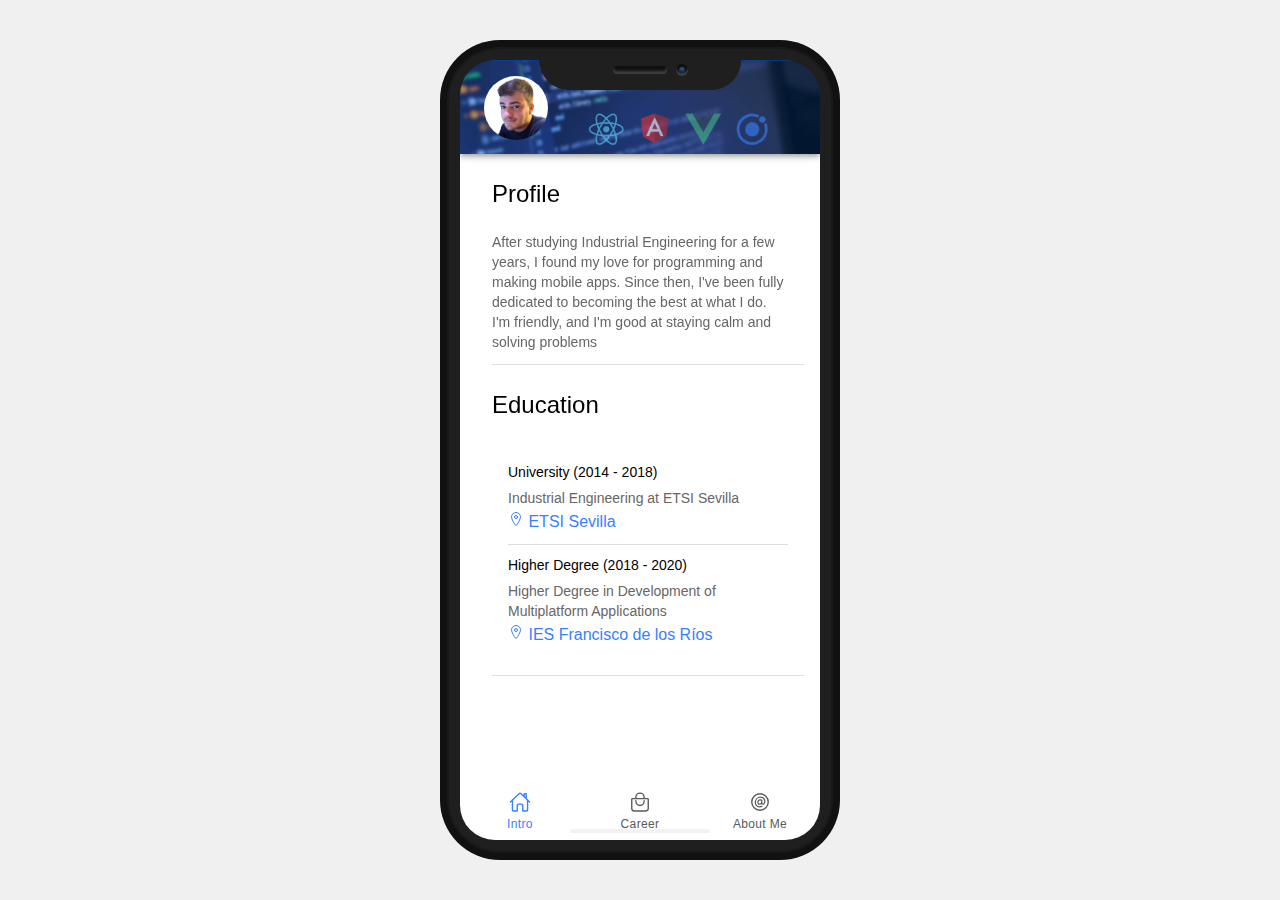
==== index.html @ 23b23993 "first commit" ====
<!DOCTYPE html>
<html lang="en">
  <head>
    <meta charset="utf-8" />
    <title>Jaime CV</title>

    <base href="/cv/" />

    <meta name="color-scheme" content="light dark" />
    <meta
      name="viewport"
      content="viewport-fit=cover, width=device-width, initial-scale=1.0, minimum-scale=1.0, maximum-scale=1.0, user-scalable=no"
    />
    <meta name="format-detection" content="telephone=no" />
    <meta name="msapplication-tap-highlight" content="no" />

    <link rel="shortcut icon" type="image/png" href="/favicon.png" />

    <!-- add to homescreen for ios -->
    <meta name="apple-mobile-web-app-capable" content="yes" />
    <meta name="apple-mobile-web-app-title" content="Ionic App" />
    <meta name="apple-mobile-web-app-status-bar-style" content="black" />
    <script type="module" crossorigin src="/assets/index-c5dc4b6f.js"></script>
    <link rel="stylesheet" href="/assets/index-15805a64.css">
    <script type="module">import.meta.url;import("_").catch(()=>1);async function* g(){};if(location.protocol!="file:"){window.__vite_is_modern_browser=true}</script>
    <script type="module">!function(){if(window.__vite_is_modern_browser)return;console.warn("vite: loading legacy chunks, syntax error above and the same error below should be ignored");var e=document.getElementById("vite-legacy-polyfill"),n=document.createElement("script");n.src=e.src,n.onload=function(){System.import(document.getElementById('vite-legacy-entry').getAttribute('data-src'))},document.body.appendChild(n)}();</script>
  </head>

  <body>
    <div id="app"></div>
    
    <script nomodule>!function(){var e=document,t=e.createElement("script");if(!("noModule"in t)&&"onbeforeload"in t){var n=!1;e.addEventListener("beforeload",(function(e){if(e.target===t)n=!0;else if(!e.target.hasAttribute("nomodule")||!n)return;e.preventDefault()}),!0),t.type="module",t.src=".",e.head.appendChild(t),t.remove()}}();</script>
    <script nomodule crossorigin id="vite-legacy-polyfill" src="/assets/polyfills-legacy-0a4535e3.js"></script>
    <script nomodule crossorigin id="vite-legacy-entry" data-src="/assets/index-legacy-7f89eae3.js">System.import(document.getElementById('vite-legacy-entry').getAttribute('data-src'))</script>
  </body>

</html>
---- assets/index-15805a64.css ----
.app-wrapper[data-v-69d6e804]{display:flex;justify-content:center;align-items:center;height:100vh;background-color:#f0f0f0}.iphone-frame[data-v-69d6e804]{position:absolute;margin:40px auto;width:360px;height:780px;background-color:#7371ee;background-image:linear-gradient(60deg,#7371ee 1%,#a1d9d6 100%);border-radius:40px;box-shadow:0 0 0 11px #1f1f1f,0 0 0 13px #191919,0 0 0 20px #111}.iphone-frame[data-v-69d6e804]:before,.iphone-frame[data-v-69d6e804]:after{content:"";position:absolute;left:50%;transform:translate(-50%)}.iphone-frame[data-v-69d6e804]:after{bottom:7px;width:140px;height:4px;background-color:#f2f2f2;border-radius:10px}.iphone-frame[data-v-69d6e804]:before{top:0;width:56%;height:30px;background-color:#1f1f1f;border-radius:0 0 40px 40px}.iphone-frame i[data-v-69d6e804],.iphone-frame b[data-v-69d6e804],.iphone-frame s[data-v-69d6e804],.iphone-frame span[data-v-69d6e804]{position:absolute;display:block;color:transparent}.iphone-frame i[data-v-69d6e804]{top:0;left:50%;transform:translate(-50%,6px);height:8px;width:15%;background-color:#101010;border-radius:8px;box-shadow:inset 0 -3px 3px rgba(255,255,255,.2)}.iphone-frame b[data-v-69d6e804]{left:10%;top:0;transform:translate(180px,4px);width:12px;height:12px;background-color:#101010;border-radius:12px;box-shadow:inset 0 -3px 2px rgba(255,255,255,.2)}.iphone-frame b[data-v-69d6e804]:after{content:"";position:absolute;background-color:#2d4d76;width:6px;height:6px;top:3px;left:3px;display:block;border-radius:4px;box-shadow:inset 0 -2px 2px rgba(0,0,0,.5)}.app-content[data-v-69d6e804]{width:100%;height:100%;border:none;border-radius:35px}*,:before,:after{box-sizing:border-box;border-width:0;border-style:solid;border-color:currentColor}:before,:after{--tw-content: ""}html{line-height:1.5;-webkit-text-size-adjust:100%;-moz-tab-size:4;tab-size:4;font-family:ui-sans-serif,system-ui,-apple-system,BlinkMacSystemFont,Segoe UI,Roboto,Helvetica Neue,Arial,Noto Sans,sans-serif,"Apple Color Emoji","Segoe UI Emoji",Segoe UI Symbol,"Noto Color Emoji";font-feature-settings:normal;font-variation-settings:normal}body{margin:0;line-height:inherit}hr{height:0;color:inherit;border-top-width:1px}abbr:where([title]){-webkit-text-decoration:underline dotted;text-decoration:underline dotted}h1,h2,h3,h4,h5,h6{font-size:inherit;font-weight:inherit}a{color:inherit;text-decoration:inherit}b,strong{font-weight:bolder}code,kbd,samp,pre{font-family:ui-monospace,SFMono-Regular,Menlo,Monaco,Consolas,Liberation Mono,Courier New,monospace;font-size:1em}small{font-size:80%}sub,sup{font-size:75%;line-height:0;position:relative;vertical-align:baseline}table{text-indent:0;border-color:inherit;border-collapse:collapse}button,input,optgroup,select,textarea{font-family:inherit;font-feature-settings:inherit;font-variation-settings:inherit;font-size:100%;font-weight:inherit;line-height:inherit;color:inherit;margin:0;padding:0}button,select{text-transform:none}button,[type=button],[type=reset],[type=submit]{-webkit-appearance:button;background-color:transparent;background-image:none}:-moz-focusring{outline:auto}:-moz-ui-invalid{box-shadow:none}progress{vertical-align:baseline}::-webkit-inner-spin-button,::-webkit-outer-spin-button{height:auto}[type=search]{-webkit-appearance:textfield;outline-offset:-2px}::-webkit-search-decoration{-webkit-appearance:none}::-webkit-file-upload-button{-webkit-appearance:button;font:inherit}summary{display:list-item}blockquote,dl,dd,h1,h2,h3,h4,h5,h6,hr,figure,p,pre{margin:0}fieldset{margin:0;padding:0}legend{padding:0}ol,ul,menu{list-style:none;margin:0;padding:0}dialog{padding:0}textarea{resize:vertical}input::placeholder,textarea::placeholder{opacity:1;color:#9ca3af}button,[role=button]{cursor:pointer}:disabled{cursor:default}img,svg,video,canvas,audio,iframe,embed,object{display:block;vertical-align:middle}img,video{max-width:100%;height:auto}[hidden]{display:none}*,:before,:after{--tw-border-spacing-x: 0;--tw-border-spacing-y: 0;--tw-translate-x: 0;--tw-translate-y: 0;--tw-rotate: 0;--tw-skew-x: 0;--tw-skew-y: 0;--tw-scale-x: 1;--tw-scale-y: 1;--tw-pan-x: ;--tw-pan-y: ;--tw-pinch-zoom: ;--tw-scroll-snap-strictness: proximity;--tw-gradient-from-position: ;--tw-gradient-via-position: ;--tw-gradient-to-position: ;--tw-ordinal: ;--tw-slashed-zero: ;--tw-numeric-figure: ;--tw-numeric-spacing: ;--tw-numeric-fraction: ;--tw-ring-inset: ;--tw-ring-offset-width: 0px;--tw-ring-offset-color: #fff;--tw-ring-color: rgb(59 130 246 / .5);--tw-ring-offset-shadow: 0 0 #0000;--tw-ring-shadow: 0 0 #0000;--tw-shadow: 0 0 #0000;--tw-shadow-colored: 0 0 #0000;--tw-blur: ;--tw-brightness: ;--tw-contrast: ;--tw-grayscale: ;--tw-hue-rotate: ;--tw-invert: ;--tw-saturate: ;--tw-sepia: ;--tw-drop-shadow: ;--tw-backdrop-blur: ;--tw-backdrop-brightness: ;--tw-backdrop-contrast: ;--tw-backdrop-grayscale: ;--tw-backdrop-hue-rotate: ;--tw-backdrop-invert: ;--tw-backdrop-opacity: ;--tw-backdrop-saturate: ;--tw-backdrop-sepia: }::backdrop{--tw-border-spacing-x: 0;--tw-border-spacing-y: 0;--tw-translate-x: 0;--tw-translate-y: 0;--tw-rotate: 0;--tw-skew-x: 0;--tw-skew-y: 0;--tw-scale-x: 1;--tw-scale-y: 1;--tw-pan-x: ;--tw-pan-y: ;--tw-pinch-zoom: ;--tw-scroll-snap-strictness: proximity;--tw-gradient-from-position: ;--tw-gradient-via-position: ;--tw-gradient-to-position: ;--tw-ordinal: ;--tw-slashed-zero: ;--tw-numeric-figure: ;--tw-numeric-spacing: ;--tw-numeric-fraction: ;--tw-ring-inset: ;--tw-ring-offset-width: 0px;--tw-ring-offset-color: #fff;--tw-ring-color: rgb(59 130 246 / .5);--tw-ring-offset-shadow: 0 0 #0000;--tw-ring-shadow: 0 0 #0000;--tw-shadow: 0 0 #0000;--tw-shadow-colored: 0 0 #0000;--tw-blur: ;--tw-brightness: ;--tw-contrast: ;--tw-grayscale: ;--tw-hue-rotate: ;--tw-invert: ;--tw-saturate: ;--tw-sepia: ;--tw-drop-shadow: ;--tw-backdrop-blur: ;--tw-backdrop-brightness: ;--tw-backdrop-contrast: ;--tw-backdrop-grayscale: ;--tw-backdrop-hue-rotate: ;--tw-backdrop-invert: ;--tw-backdrop-opacity: ;--tw-backdrop-saturate: ;--tw-backdrop-sepia: }.container{width:100%}@media (min-width: 576px){.container{max-width:576px}}@media (min-width: 960px){.container{max-width:960px}}@media (min-width: 1440px){.container{max-width:1440px}}.collapse{visibility:collapse}.absolute{position:absolute}.m-2{margin:.5rem}.m-4{margin:1rem}.m-8{margin:2rem}.mx-4{margin-left:1rem;margin-right:1rem}.my-2{margin-top:.5rem;margin-bottom:.5rem}.my-8{margin-top:2rem;margin-bottom:2rem}.\!mt-2{margin-top:.5rem!important}.\!mt-6{margin-top:1.5rem!important}.mb-0{margin-bottom:0}.ml-6{margin-left:1.5rem}.ml-\[32\%\]{margin-left:32%}.mt-0{margin-top:0}.mt-4{margin-top:1rem}.mt-\[env\(safe-area-inset-top\)\]{margin-top:env(safe-area-inset-top)}.block{display:block}.flex{display:flex}.grid{display:grid}.hidden{display:none}.h-10{height:2.5rem}.h-16{height:4rem}.h-20{height:5rem}.h-28{height:7rem}.h-6{height:1.5rem}.h-8{height:2rem}.h-\[12vh\]{height:12vh}.h-\[16vh\]{height:16vh}.h-\[80\%\]{height:80%}.h-auto{height:auto}.max-h-\[100\%\]{max-height:100%}.w-1\/4{width:25%}.w-10{width:2.5rem}.w-16{width:4rem}.w-20{width:5rem}.w-6{width:1.5rem}.w-8{width:2rem}.w-80{width:20rem}.w-\[80\%\]{width:80%}.w-full{width:100%}.max-w-\[100\%\]{max-width:100%}.max-w-\[60\%\]{max-width:60%}.transform{transform:translate(var(--tw-translate-x),var(--tw-translate-y)) rotate(var(--tw-rotate)) skew(var(--tw-skew-x)) skewY(var(--tw-skew-y)) scaleX(var(--tw-scale-x)) scaleY(var(--tw-scale-y))}@keyframes fade-left{0%{opacity:0;transform:translate(2rem)}to{opacity:1;transform:translate(0)}}.animate-fade-left{animation:fade-left 1s both}@keyframes fade-up{0%{opacity:0;transform:translateY(2rem)}to{opacity:1;transform:translateY(0)}}.animate-fade-up{animation:fade-up 1s both}.flex-wrap{flex-wrap:wrap}.items-center{align-items:center}.justify-center{justify-content:center}.whitespace-normal{white-space:normal}.whitespace-break-spaces{white-space:break-spaces}.rounded-\[100\%\]{border-radius:100%}.border{border-width:1px}.bg-banner{background-image:url(public/pictures/banner.png)}.bg-banner-notch{background-image:url(public/pictures/banner-notch.png)}.bg-cover{background-size:cover}.bg-center{background-position:center}.bg-no-repeat{background-repeat:no-repeat}.p-0{padding:0}.p-4{padding:1rem}.p-5{padding:1.25rem}.pb-0{padding-bottom:0}.pt-10{padding-top:2.5rem}.pt-\[env\(safe-area-inset-top\)\]{padding-top:env(safe-area-inset-top)}.text-center{text-align:center}.align-middle{vertical-align:middle}.shadow-xl{--tw-shadow: 0 20px 25px -5px rgb(0 0 0 / .1), 0 8px 10px -6px rgb(0 0 0 / .1);--tw-shadow-colored: 0 20px 25px -5px var(--tw-shadow-color), 0 8px 10px -6px var(--tw-shadow-color);box-shadow:var(--tw-ring-offset-shadow, 0 0 #0000),var(--tw-ring-shadow, 0 0 #0000),var(--tw-shadow)}.transition{transition-property:color,background-color,border-color,text-decoration-color,fill,stroke,opacity,box-shadow,transform,filter,-webkit-backdrop-filter;transition-property:color,background-color,border-color,text-decoration-color,fill,stroke,opacity,box-shadow,transform,filter,backdrop-filter;transition-property:color,background-color,border-color,text-decoration-color,fill,stroke,opacity,box-shadow,transform,filter,backdrop-filter,-webkit-backdrop-filter;transition-timing-function:cubic-bezier(.4,0,.2,1);transition-duration:.15s}.ease-in-out{transition-timing-function:cubic-bezier(.4,0,.2,1)}.animate-delay-100{animation-delay:.1s}.animate-delay-200{animation-delay:.2s}.animate-delay-300{animation-delay:.3s}.animate-delay-500{animation-delay:.5s}.animate-ease-out{animation-timing-function:cubic-bezier(0,0,.2,1)}@media (min-width: 576px){.sm\:flex{display:flex}.sm\:justify-around{justify-content:space-around}.sm\:px-10{padding-left:2.5rem;padding-right:2.5rem}.sm\:pt-20{padding-top:5rem}}html.ios{--ion-default-font: -apple-system, BlinkMacSystemFont, "Helvetica Neue", "Roboto", sans-serif}html.md{--ion-default-font: "Roboto", "Helvetica Neue", sans-serif}html{--ion-font-family: var(--ion-default-font)}body{background:var(--ion-background-color)}body.backdrop-no-scroll{overflow:hidden}html.ios ion-modal.modal-card ion-header ion-toolbar:first-of-type,html.ios ion-modal.modal-sheet ion-header ion-toolbar:first-of-type,html.ios ion-modal ion-footer ion-toolbar:first-of-type{padding-top:6px}html.ios ion-modal.modal-card ion-header ion-toolbar:last-of-type,html.ios ion-modal.modal-sheet ion-header ion-toolbar:last-of-type{padding-bottom:6px}html.ios ion-modal ion-toolbar{padding-right:calc(var(--ion-safe-area-right) + 8px);padding-left:calc(var(--ion-safe-area-left) + 8px)}@media screen and (min-width: 768px){html.ios ion-modal.modal-card:first-of-type{--backdrop-opacity: .18}}ion-modal.modal-default.show-modal~ion-modal.modal-default{--backdrop-opacity: 0;--box-shadow: none}html.ios ion-modal.modal-card .ion-page{border-top-left-radius:var(--border-radius)}.ion-color-primary{--ion-color-base: var(--ion-color-primary, #3880ff) !important;--ion-color-base-rgb: var(--ion-color-primary-rgb, 56, 128, 255) !important;--ion-color-contrast: var(--ion-color-primary-contrast, #fff) !important;--ion-color-contrast-rgb: var(--ion-color-primary-contrast-rgb, 255, 255, 255) !important;--ion-color-shade: var(--ion-color-primary-shade, #3171e0) !important;--ion-color-tint: var(--ion-color-primary-tint, #4c8dff) !important}.ion-color-secondary{--ion-color-base: var(--ion-color-secondary, #3dc2ff) !important;--ion-color-base-rgb: var(--ion-color-secondary-rgb, 61, 194, 255) !important;--ion-color-contrast: var(--ion-color-secondary-contrast, #fff) !important;--ion-color-contrast-rgb: var(--ion-color-secondary-contrast-rgb, 255, 255, 255) !important;--ion-color-shade: var(--ion-color-secondary-shade, #36abe0) !important;--ion-color-tint: var(--ion-color-secondary-tint, #50c8ff) !important}.ion-color-tertiary{--ion-color-base: var(--ion-color-tertiary, #5260ff) !important;--ion-color-base-rgb: var(--ion-color-tertiary-rgb, 82, 96, 255) !important;--ion-color-contrast: var(--ion-color-tertiary-contrast, #fff) !important;--ion-color-contrast-rgb: var(--ion-color-tertiary-contrast-rgb, 255, 255, 255) !important;--ion-color-shade: var(--ion-color-tertiary-shade, #4854e0) !important;--ion-color-tint: var(--ion-color-tertiary-tint, #6370ff) !important}.ion-color-success{--ion-color-base: var(--ion-color-success, #2dd36f) !important;--ion-color-base-rgb: var(--ion-color-success-rgb, 45, 211, 111) !important;--ion-color-contrast: var(--ion-color-success-contrast, #fff) !important;--ion-color-contrast-rgb: var(--ion-color-success-contrast-rgb, 255, 255, 255) !important;--ion-color-shade: var(--ion-color-success-shade, #28ba62) !important;--ion-color-tint: var(--ion-color-success-tint, #42d77d) !important}.ion-color-warning{--ion-color-base: var(--ion-color-warning, #ffc409) !important;--ion-color-base-rgb: var(--ion-color-warning-rgb, 255, 196, 9) !important;--ion-color-contrast: var(--ion-color-warning-contrast, #000) !important;--ion-color-contrast-rgb: var(--ion-color-warning-contrast-rgb, 0, 0, 0) !important;--ion-color-shade: var(--ion-color-warning-shade, #e0ac08) !important;--ion-color-tint: var(--ion-color-warning-tint, #ffca22) !important}.ion-color-danger{--ion-color-base: var(--ion-color-danger, #eb445a) !important;--ion-color-base-rgb: var(--ion-color-danger-rgb, 235, 68, 90) !important;--ion-color-contrast: var(--ion-color-danger-contrast, #fff) !important;--ion-color-contrast-rgb: var(--ion-color-danger-contrast-rgb, 255, 255, 255) !important;--ion-color-shade: var(--ion-color-danger-shade, #cf3c4f) !important;--ion-color-tint: var(--ion-color-danger-tint, #ed576b) !important}.ion-color-light{--ion-color-base: var(--ion-color-light, #f4f5f8) !important;--ion-color-base-rgb: var(--ion-color-light-rgb, 244, 245, 248) !important;--ion-color-contrast: var(--ion-color-light-contrast, #000) !important;--ion-color-contrast-rgb: var(--ion-color-light-contrast-rgb, 0, 0, 0) !important;--ion-color-shade: var(--ion-color-light-shade, #d7d8da) !important;--ion-color-tint: var(--ion-color-light-tint, #f5f6f9) !important}.ion-color-medium{--ion-color-base: var(--ion-color-medium, #92949c) !important;--ion-color-base-rgb: var(--ion-color-medium-rgb, 146, 148, 156) !important;--ion-color-contrast: var(--ion-color-medium-contrast, #fff) !important;--ion-color-contrast-rgb: var(--ion-color-medium-contrast-rgb, 255, 255, 255) !important;--ion-color-shade: var(--ion-color-medium-shade, #808289) !important;--ion-color-tint: var(--ion-color-medium-tint, #9d9fa6) !important}.ion-color-dark{--ion-color-base: var(--ion-color-dark, #222428) !important;--ion-color-base-rgb: var(--ion-color-dark-rgb, 34, 36, 40) !important;--ion-color-contrast: var(--ion-color-dark-contrast, #fff) !important;--ion-color-contrast-rgb: var(--ion-color-dark-contrast-rgb, 255, 255, 255) !important;--ion-color-shade: var(--ion-color-dark-shade, #1e2023) !important;--ion-color-tint: var(--ion-color-dark-tint, #383a3e) !important}.ion-page{left:0;right:0;top:0;bottom:0;display:flex;position:absolute;flex-direction:column;justify-content:space-between;contain:layout size style;overflow:hidden;z-index:0}ion-modal>.ion-page{position:relative;contain:layout style;height:100%}.split-pane-visible>.ion-page.split-pane-main{position:relative}ion-route,ion-route-redirect,ion-router,ion-select-option,ion-nav-controller,ion-menu-controller,ion-action-sheet-controller,ion-alert-controller,ion-loading-controller,ion-modal-controller,ion-picker-controller,ion-popover-controller,ion-toast-controller,.ion-page-hidden{display:none!important}.ion-page-invisible{opacity:0}.can-go-back>ion-header ion-back-button{display:block}html.plt-ios.plt-hybrid,html.plt-ios.plt-pwa{--ion-statusbar-padding: 20px}@supports (padding-top: 20px){html{--ion-safe-area-top: var(--ion-statusbar-padding)}}@supports (padding-top: constant(safe-area-inset-top)){html{--ion-safe-area-top: constant(safe-area-inset-top);--ion-safe-area-bottom: constant(safe-area-inset-bottom);--ion-safe-area-left: constant(safe-area-inset-left);--ion-safe-area-right: constant(safe-area-inset-right)}}@supports (padding-top: env(safe-area-inset-top)){html{--ion-safe-area-top: env(safe-area-inset-top);--ion-safe-area-bottom: env(safe-area-inset-bottom);--ion-safe-area-left: env(safe-area-inset-left);--ion-safe-area-right: env(safe-area-inset-right)}}ion-card.ion-color .ion-inherit-color,ion-card-header.ion-color .ion-inherit-color{color:inherit}.menu-content{transform:translateZ(0)}.menu-content-open{cursor:pointer;touch-action:manipulation;pointer-events:none}.ios .menu-content-reveal{box-shadow:-8px 0 42px rgba(0,0,0,.08)}[dir=rtl].ios .menu-content-reveal{box-shadow:8px 0 42px rgba(0,0,0,.08)}.md .menu-content-reveal,.md .menu-content-push{box-shadow:4px 0 16px rgba(0,0,0,.18)}ion-accordion-group.accordion-group-expand-inset>ion-accordion:first-of-type{border-top-left-radius:8px;border-top-right-radius:8px}ion-accordion-group.accordion-group-expand-inset>ion-accordion:last-of-type{border-bottom-left-radius:8px;border-bottom-right-radius:8px}ion-accordion-group>ion-accordion:last-of-type ion-item[slot=header]{--border-width: 0px}ion-accordion.accordion-animated>[slot=header] .ion-accordion-toggle-icon{transition:.3s transform cubic-bezier(.25,.8,.5,1)}@media (prefers-reduced-motion: reduce){ion-accordion .ion-accordion-toggle-icon{transition:none!important}}ion-accordion.accordion-expanding>[slot=header] .ion-accordion-toggle-icon,ion-accordion.accordion-expanded>[slot=header] .ion-accordion-toggle-icon{transform:rotate(180deg)}ion-accordion-group.accordion-group-expand-inset.md>ion-accordion.accordion-previous ion-item[slot=header]{--border-width: 0px;--inner-border-width: 0px}ion-accordion-group.accordion-group-expand-inset.md>ion-accordion.accordion-expanding:first-of-type,ion-accordion-group.accordion-group-expand-inset.md>ion-accordion.accordion-expanded:first-of-type{margin-top:0}ion-input input::-webkit-date-and-time-value{text-align:start}.ion-datetime-button-overlay{--width: fit-content;--height: fit-content}.ion-datetime-button-overlay ion-datetime.datetime-grid{width:320px;min-height:320px}audio,canvas,progress,video{vertical-align:baseline}audio:not([controls]){display:none;height:0}b,strong{font-weight:700}img{max-width:100%}hr{height:1px;border-width:0;box-sizing:content-box}pre{overflow:auto}code,kbd,pre,samp{font-family:monospace,monospace;font-size:1em}label,input,select,textarea{font-family:inherit;line-height:normal}textarea{overflow:auto;height:auto;font:inherit;color:inherit}textarea::placeholder{padding-left:2px}form,input,optgroup,select{margin:0;font:inherit;color:inherit}html input[type=button],input[type=reset],input[type=submit]{cursor:pointer;-webkit-appearance:button}a,a div,a span,a ion-icon,a ion-label,button,button div,button span,button ion-icon,button ion-label,.ion-tappable,[tappable],[tappable] div,[tappable] span,[tappable] ion-icon,[tappable] ion-label,input,textarea{touch-action:manipulation}a ion-label,button ion-label{pointer-events:none}button{padding:0;border:0;border-radius:0;font-family:inherit;font-style:inherit;font-variant:inherit;line-height:1;text-transform:none;cursor:pointer;-webkit-appearance:button}[tappable]{cursor:pointer}a[disabled],button[disabled],html input[disabled]{cursor:default}button::-moz-focus-inner,input::-moz-focus-inner{padding:0;border:0}input[type=number]::-webkit-inner-spin-button,input[type=number]::-webkit-outer-spin-button{height:auto}input[type=search]::-webkit-search-cancel-button,input[type=search]::-webkit-search-decoration{-webkit-appearance:none}table{border-collapse:collapse;border-spacing:0}td,th{padding:0}*{box-sizing:border-box;-webkit-tap-highlight-color:rgba(0,0,0,0);-webkit-tap-highlight-color:transparent;-webkit-touch-callout:none}html{width:100%;height:100%;-webkit-text-size-adjust:100%;text-size-adjust:100%}html:not(.hydrated) body{display:none}html.ion-ce body{display:block}html.plt-pwa{height:100vh}body{-moz-osx-font-smoothing:grayscale;-webkit-font-smoothing:antialiased;margin:0;padding:0;position:fixed;width:100%;max-width:100%;height:100%;max-height:100%;transform:translateZ(0);text-rendering:optimizeLegibility;overflow:hidden;touch-action:manipulation;-webkit-user-drag:none;-ms-content-zooming:none;word-wrap:break-word;overscroll-behavior-y:none;-webkit-text-size-adjust:none;text-size-adjust:none}html{font-family:var(--ion-font-family)}a{background-color:transparent;color:var(--ion-color-primary, #3880ff)}h1,h2,h3,h4,h5,h6{margin-top:16px;margin-bottom:10px;font-weight:500;line-height:1.2}h1{margin-top:20px;font-size:26px}h2{margin-top:18px;font-size:24px}h3{font-size:22px}h4{font-size:20px}h5{font-size:18px}h6{font-size:16px}small{font-size:75%}sub,sup{position:relative;font-size:75%;line-height:0;vertical-align:baseline}sup{top:-.5em}sub{bottom:-.25em}.ion-no-padding{--padding-start: 0;--padding-end: 0;--padding-top: 0;--padding-bottom: 0;padding:0}.ion-padding{--padding-start: var(--ion-padding, 16px);--padding-end: var(--ion-padding, 16px);--padding-top: var(--ion-padding, 16px);--padding-bottom: var(--ion-padding, 16px);padding-inline-start:var(--ion-padding, 16px);padding-inline-end:var(--ion-padding, 16px);padding-top:var(--ion-padding, 16px);padding-bottom:var(--ion-padding, 16px)}.ion-padding-top{--padding-top: var(--ion-padding, 16px);padding-top:var(--ion-padding, 16px)}.ion-padding-start{--padding-start: var(--ion-padding, 16px);padding-inline-start:var(--ion-padding, 16px)}.ion-padding-end{--padding-end: var(--ion-padding, 16px);padding-inline-end:var(--ion-padding, 16px)}.ion-padding-bottom{--padding-bottom: var(--ion-padding, 16px);padding-bottom:var(--ion-padding, 16px)}.ion-padding-vertical{--padding-top: var(--ion-padding, 16px);--padding-bottom: var(--ion-padding, 16px);padding-top:var(--ion-padding, 16px);padding-bottom:var(--ion-padding, 16px)}.ion-padding-horizontal{--padding-start: var(--ion-padding, 16px);--padding-end: var(--ion-padding, 16px);padding-inline-start:var(--ion-padding, 16px);padding-inline-end:var(--ion-padding, 16px)}.ion-no-margin{--margin-start: 0;--margin-end: 0;--margin-top: 0;--margin-bottom: 0;margin:0}.ion-margin{--margin-start: var(--ion-margin, 16px);--margin-end: var(--ion-margin, 16px);--margin-top: var(--ion-margin, 16px);--margin-bottom: var(--ion-margin, 16px);margin-inline-start:var(--ion-margin, 16px);margin-inline-end:var(--ion-margin, 16px);margin-top:var(--ion-margin, 16px);margin-bottom:var(--ion-margin, 16px)}.ion-margin-top{--margin-top: var(--ion-margin, 16px);margin-top:var(--ion-margin, 16px)}.ion-margin-start{--margin-start: var(--ion-margin, 16px);margin-inline-start:var(--ion-margin, 16px)}.ion-margin-end{--margin-end: var(--ion-margin, 16px);margin-inline-end:var(--ion-margin, 16px)}.ion-margin-bottom{--margin-bottom: var(--ion-margin, 16px);margin-bottom:var(--ion-margin, 16px)}.ion-margin-vertical{--margin-top: var(--ion-margin, 16px);--margin-bottom: var(--ion-margin, 16px);margin-top:var(--ion-margin, 16px);margin-bottom:var(--ion-margin, 16px)}.ion-margin-horizontal{--margin-start: var(--ion-margin, 16px);--margin-end: var(--ion-margin, 16px);margin-inline-start:var(--ion-margin, 16px);margin-inline-end:var(--ion-margin, 16px)}.ion-float-left{float:left!important}.ion-float-right{float:right!important}.ion-float-start{float:left!important}:host-context([dir=rtl]) .ion-float-start{float:right!important}[dir=rtl] .ion-float-start{float:right!important}@supports selector(:dir(rtl)){.ion-float-start:dir(rtl){float:right!important}}.ion-float-end{float:right!important}:host-context([dir=rtl]) .ion-float-end{float:left!important}[dir=rtl] .ion-float-end{float:left!important}@supports selector(:dir(rtl)){.ion-float-end:dir(rtl){float:left!important}}@media (min-width: 576px){.ion-float-sm-left{float:left!important}.ion-float-sm-right{float:right!important}.ion-float-sm-start{float:left!important}:host-context([dir=rtl]) .ion-float-sm-start{float:right!important}[dir=rtl] .ion-float-sm-start{float:right!important}@supports selector(:dir(rtl)){.ion-float-sm-start:dir(rtl){float:right!important}}.ion-float-sm-end{float:right!important}:host-context([dir=rtl]) .ion-float-sm-end{float:left!important}[dir=rtl] .ion-float-sm-end{float:left!important}@supports selector(:dir(rtl)){.ion-float-sm-end:dir(rtl){float:left!important}}}@media (min-width: 768px){.ion-float-md-left{float:left!important}.ion-float-md-right{float:right!important}.ion-float-md-start{float:left!important}:host-context([dir=rtl]) .ion-float-md-start{float:right!important}[dir=rtl] .ion-float-md-start{float:right!important}@supports selector(:dir(rtl)){.ion-float-md-start:dir(rtl){float:right!important}}.ion-float-md-end{float:right!important}:host-context([dir=rtl]) .ion-float-md-end{float:left!important}[dir=rtl] .ion-float-md-end{float:left!important}@supports selector(:dir(rtl)){.ion-float-md-end:dir(rtl){float:left!important}}}@media (min-width: 992px){.ion-float-lg-left{float:left!important}.ion-float-lg-right{float:right!important}.ion-float-lg-start{float:left!important}:host-context([dir=rtl]) .ion-float-lg-start{float:right!important}[dir=rtl] .ion-float-lg-start{float:right!important}@supports selector(:dir(rtl)){.ion-float-lg-start:dir(rtl){float:right!important}}.ion-float-lg-end{float:right!important}:host-context([dir=rtl]) .ion-float-lg-end{float:left!important}[dir=rtl] .ion-float-lg-end{float:left!important}@supports selector(:dir(rtl)){.ion-float-lg-end:dir(rtl){float:left!important}}}@media (min-width: 1200px){.ion-float-xl-left{float:left!important}.ion-float-xl-right{float:right!important}.ion-float-xl-start{float:left!important}:host-context([dir=rtl]) .ion-float-xl-start{float:right!important}[dir=rtl] .ion-float-xl-start{float:right!important}@supports selector(:dir(rtl)){.ion-float-xl-start:dir(rtl){float:right!important}}.ion-float-xl-end{float:right!important}:host-context([dir=rtl]) .ion-float-xl-end{float:left!important}[dir=rtl] .ion-float-xl-end{float:left!important}@supports selector(:dir(rtl)){.ion-float-xl-end:dir(rtl){float:left!important}}}.ion-text-center{text-align:center!important}.ion-text-justify{text-align:justify!important}.ion-text-start{text-align:start!important}.ion-text-end{text-align:end!important}.ion-text-left{text-align:left!important}.ion-text-right{text-align:right!important}.ion-text-nowrap{white-space:nowrap!important}.ion-text-wrap{white-space:normal!important}@media (min-width: 576px){.ion-text-sm-center{text-align:center!important}.ion-text-sm-justify{text-align:justify!important}.ion-text-sm-start{text-align:start!important}.ion-text-sm-end{text-align:end!important}.ion-text-sm-left{text-align:left!important}.ion-text-sm-right{text-align:right!important}.ion-text-sm-nowrap{white-space:nowrap!important}.ion-text-sm-wrap{white-space:normal!important}}@media (min-width: 768px){.ion-text-md-center{text-align:center!important}.ion-text-md-justify{text-align:justify!important}.ion-text-md-start{text-align:start!important}.ion-text-md-end{text-align:end!important}.ion-text-md-left{text-align:left!important}.ion-text-md-right{text-align:right!important}.ion-text-md-nowrap{white-space:nowrap!important}.ion-text-md-wrap{white-space:normal!important}}@media (min-width: 992px){.ion-text-lg-center{text-align:center!important}.ion-text-lg-justify{text-align:justify!important}.ion-text-lg-start{text-align:start!important}.ion-text-lg-end{text-align:end!important}.ion-text-lg-left{text-align:left!important}.ion-text-lg-right{text-align:right!important}.ion-text-lg-nowrap{white-space:nowrap!important}.ion-text-lg-wrap{white-space:normal!important}}@media (min-width: 1200px){.ion-text-xl-center{text-align:center!important}.ion-text-xl-justify{text-align:justify!important}.ion-text-xl-start{text-align:start!important}.ion-text-xl-end{text-align:end!important}.ion-text-xl-left{text-align:left!important}.ion-text-xl-right{text-align:right!important}.ion-text-xl-nowrap{white-space:nowrap!important}.ion-text-xl-wrap{white-space:normal!important}}.ion-text-uppercase{text-transform:uppercase!important}.ion-text-lowercase{text-transform:lowercase!important}.ion-text-capitalize{text-transform:capitalize!important}@media (min-width: 576px){.ion-text-sm-uppercase{text-transform:uppercase!important}.ion-text-sm-lowercase{text-transform:lowercase!important}.ion-text-sm-capitalize{text-transform:capitalize!important}}@media (min-width: 768px){.ion-text-md-uppercase{text-transform:uppercase!important}.ion-text-md-lowercase{text-transform:lowercase!important}.ion-text-md-capitalize{text-transform:capitalize!important}}@media (min-width: 992px){.ion-text-lg-uppercase{text-transform:uppercase!important}.ion-text-lg-lowercase{text-transform:lowercase!important}.ion-text-lg-capitalize{text-transform:capitalize!important}}@media (min-width: 1200px){.ion-text-xl-uppercase{text-transform:uppercase!important}.ion-text-xl-lowercase{text-transform:lowercase!important}.ion-text-xl-capitalize{text-transform:capitalize!important}}.ion-align-self-start{align-self:flex-start!important}.ion-align-self-end{align-self:flex-end!important}.ion-align-self-center{align-self:center!important}.ion-align-self-stretch{align-self:stretch!important}.ion-align-self-baseline{align-self:baseline!important}.ion-align-self-auto{align-self:auto!important}.ion-wrap{flex-wrap:wrap!important}.ion-nowrap{flex-wrap:nowrap!important}.ion-wrap-reverse{flex-wrap:wrap-reverse!important}.ion-justify-content-start{justify-content:flex-start!important}.ion-justify-content-center{justify-content:center!important}.ion-justify-content-end{justify-content:flex-end!important}.ion-justify-content-around{justify-content:space-around!important}.ion-justify-content-between{justify-content:space-between!important}.ion-justify-content-evenly{justify-content:space-evenly!important}.ion-align-items-start{align-items:flex-start!important}.ion-align-items-center{align-items:center!important}.ion-align-items-end{align-items:flex-end!important}.ion-align-items-stretch{align-items:stretch!important}.ion-align-items-baseline{align-items:baseline!important}.ion-hide,.ion-hide-up,.ion-hide-down{display:none!important}@media (min-width: 576px){.ion-hide-sm-up{display:none!important}}@media (max-width: 575.98px){.ion-hide-sm-down{display:none!important}}@media (min-width: 768px){.ion-hide-md-up{display:none!important}}@media (max-width: 767.98px){.ion-hide-md-down{display:none!important}}@media (min-width: 992px){.ion-hide-lg-up{display:none!important}}@media (max-width: 991.98px){.ion-hide-lg-down{display:none!important}}@media (min-width: 1200px){.ion-hide-xl-up{display:none!important}}@media (max-width: 1199.98px){.ion-hide-xl-down{display:none!important}}:root{--ion-color-primary: #3880ff;--ion-color-primary-rgb: 56, 128, 255;--ion-color-primary-contrast: #ffffff;--ion-color-primary-contrast-rgb: 255, 255, 255;--ion-color-primary-shade: #3171e0;--ion-color-primary-tint: #4c8dff;--ion-color-secondary: #3dc2ff;--ion-color-secondary-rgb: 61, 194, 255;--ion-color-secondary-contrast: #ffffff;--ion-color-secondary-contrast-rgb: 255, 255, 255;--ion-color-secondary-shade: #36abe0;--ion-color-secondary-tint: #50c8ff;--ion-color-tertiary: #5260ff;--ion-color-tertiary-rgb: 82, 96, 255;--ion-color-tertiary-contrast: #ffffff;--ion-color-tertiary-contrast-rgb: 255, 255, 255;--ion-color-tertiary-shade: #4854e0;--ion-color-tertiary-tint: #6370ff;--ion-color-success: #2dd36f;--ion-color-success-rgb: 45, 211, 111;--ion-color-success-contrast: #ffffff;--ion-color-success-contrast-rgb: 255, 255, 255;--ion-color-success-shade: #28ba62;--ion-color-success-tint: #42d77d;--ion-color-warning: #ffc409;--ion-color-warning-rgb: 255, 196, 9;--ion-color-warning-contrast: #000000;--ion-color-warning-contrast-rgb: 0, 0, 0;--ion-color-warning-shade: #e0ac08;--ion-color-warning-tint: #ffca22;--ion-color-danger: #eb445a;--ion-color-danger-rgb: 235, 68, 90;--ion-color-danger-contrast: #ffffff;--ion-color-danger-contrast-rgb: 255, 255, 255;--ion-color-danger-shade: #cf3c4f;--ion-color-danger-tint: #ed576b;--ion-color-dark: #222428;--ion-color-dark-rgb: 34, 36, 40;--ion-color-dark-contrast: #ffffff;--ion-color-dark-contrast-rgb: 255, 255, 255;--ion-color-dark-shade: #1e2023;--ion-color-dark-tint: #383a3e;--ion-color-medium: #92949c;--ion-color-medium-rgb: 146, 148, 156;--ion-color-medium-contrast: #ffffff;--ion-color-medium-contrast-rgb: 255, 255, 255;--ion-color-medium-shade: #808289;--ion-color-medium-tint: #9d9fa6;--ion-color-light: #f4f5f8;--ion-color-light-rgb: 244, 245, 248;--ion-color-light-contrast: #000000;--ion-color-light-contrast-rgb: 0, 0, 0;--ion-color-light-shade: #d7d8da;--ion-color-light-tint: #f5f6f9}
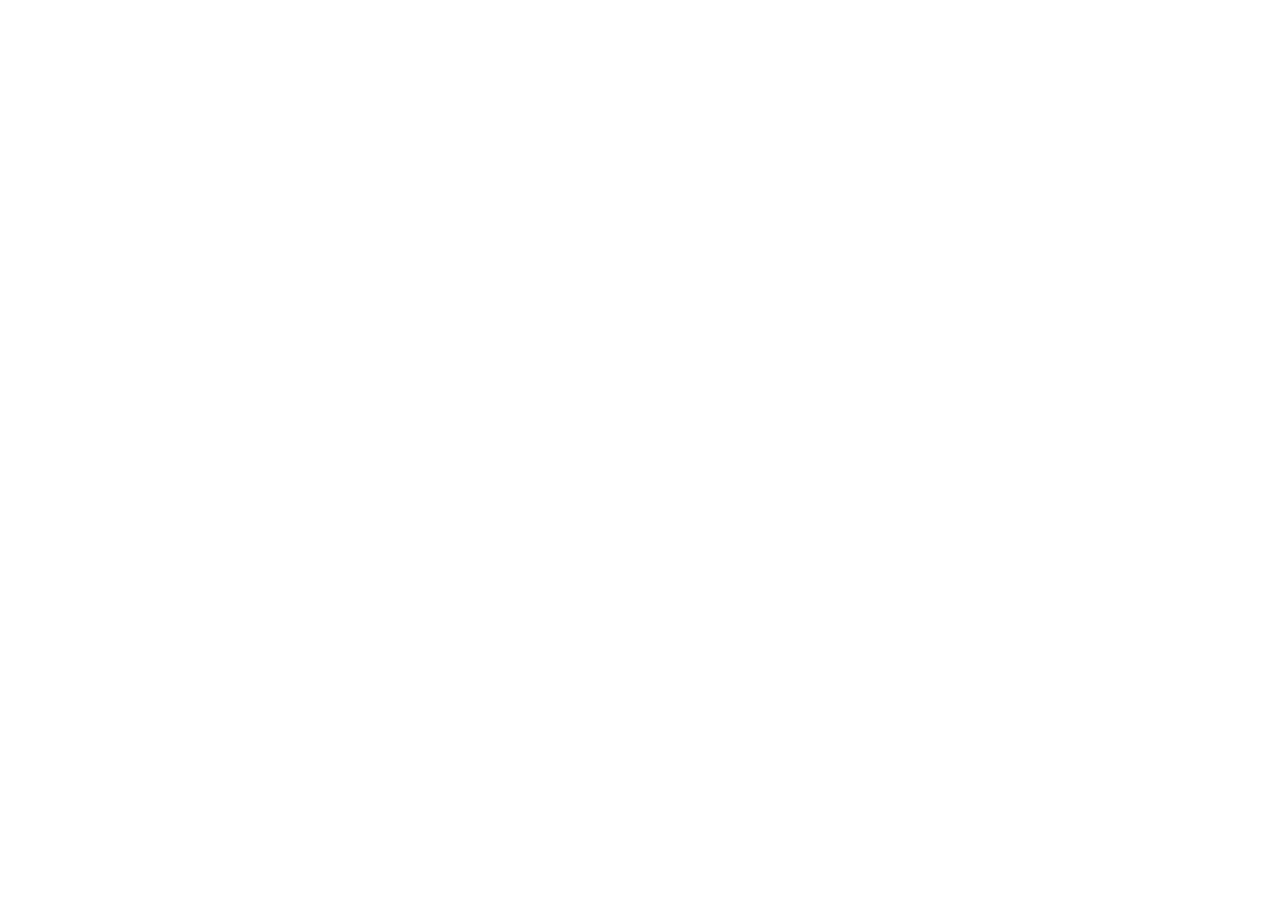
==== commit bf98bf58: "index html changes" ====
--- a/index.html
+++ b/index.html
@@ -20,8 +20,8 @@
     <meta name="apple-mobile-web-app-capable" content="yes" />
     <meta name="apple-mobile-web-app-title" content="Ionic App" />
     <meta name="apple-mobile-web-app-status-bar-style" content="black" />
-    <script type="module" crossorigin src="/assets/index-c5dc4b6f.js"></script>
-    <link rel="stylesheet" href="/assets/index-15805a64.css">
+    <script type="module" crossorigin src="assets/index-c5dc4b6f.js"></script>
+    <link rel="stylesheet" href="assets/index-15805a64.css">
     <script type="module">import.meta.url;import("_").catch(()=>1);async function* g(){};if(location.protocol!="file:"){window.__vite_is_modern_browser=true}</script>
     <script type="module">!function(){if(window.__vite_is_modern_browser)return;console.warn("vite: loading legacy chunks, syntax error above and the same error below should be ignored");var e=document.getElementById("vite-legacy-polyfill"),n=document.createElement("script");n.src=e.src,n.onload=function(){System.import(document.getElementById('vite-legacy-entry').getAttribute('data-src'))},document.body.appendChild(n)}();</script>
   </head>
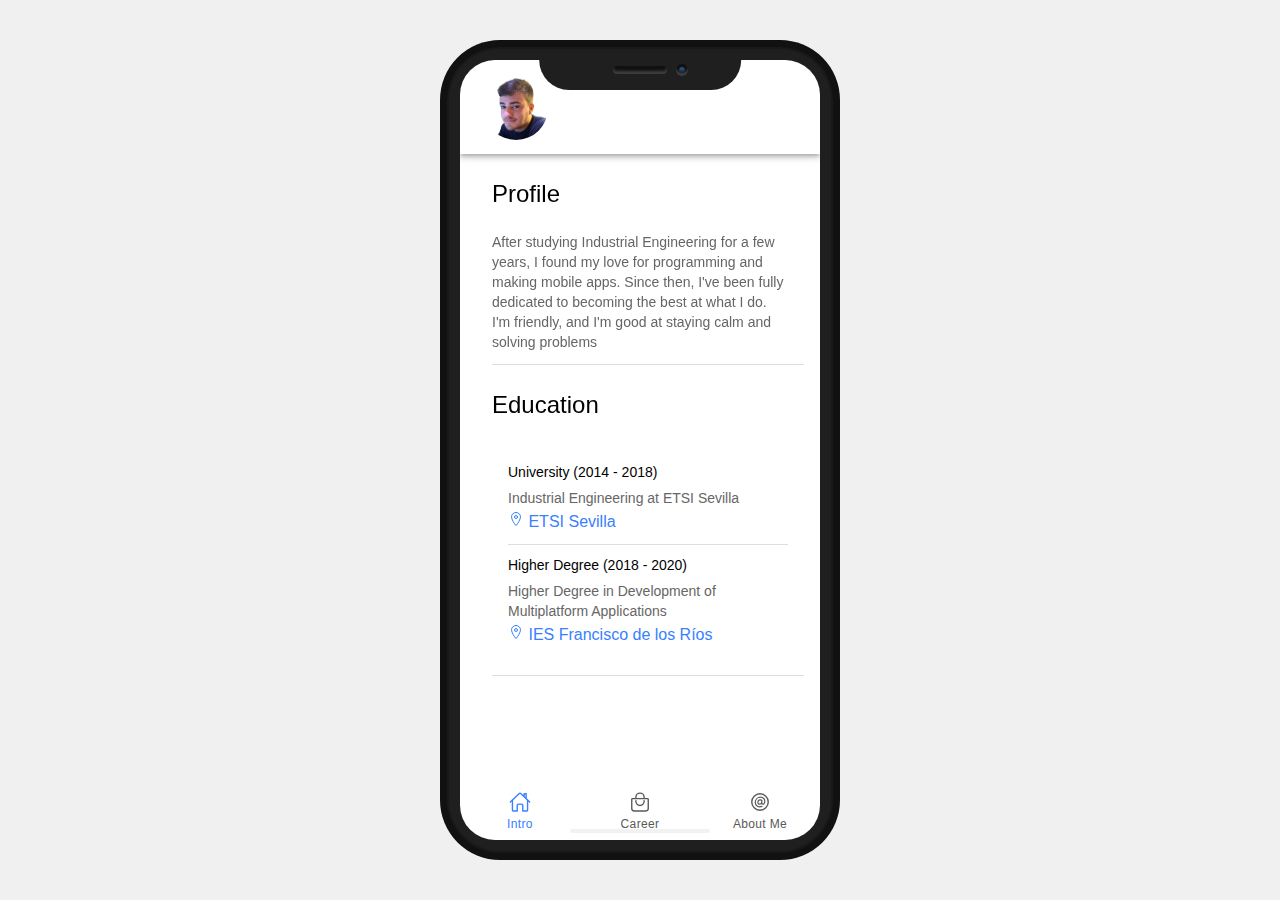
==== commit f0202576: "index html update" ====
--- a/index.html
+++ b/index.html
@@ -30,8 +30,8 @@
     <div id="app"></div>
     
     <script nomodule>!function(){var e=document,t=e.createElement("script");if(!("noModule"in t)&&"onbeforeload"in t){var n=!1;e.addEventListener("beforeload",(function(e){if(e.target===t)n=!0;else if(!e.target.hasAttribute("nomodule")||!n)return;e.preventDefault()}),!0),t.type="module",t.src=".",e.head.appendChild(t),t.remove()}}();</script>
-    <script nomodule crossorigin id="vite-legacy-polyfill" src="/assets/polyfills-legacy-0a4535e3.js"></script>
-    <script nomodule crossorigin id="vite-legacy-entry" data-src="/assets/index-legacy-7f89eae3.js">System.import(document.getElementById('vite-legacy-entry').getAttribute('data-src'))</script>
+    <script nomodule crossorigin id="vite-legacy-polyfill" src="assets/polyfills-legacy-2e6bec21.js"></script>
+    <script nomodule crossorigin id="vite-legacy-entry" data-src="assets/index-legacy-7f89eae3.js">System.import(document.getElementById('vite-legacy-entry').getAttribute('data-src'))</script>
   </body>
 
 </html>
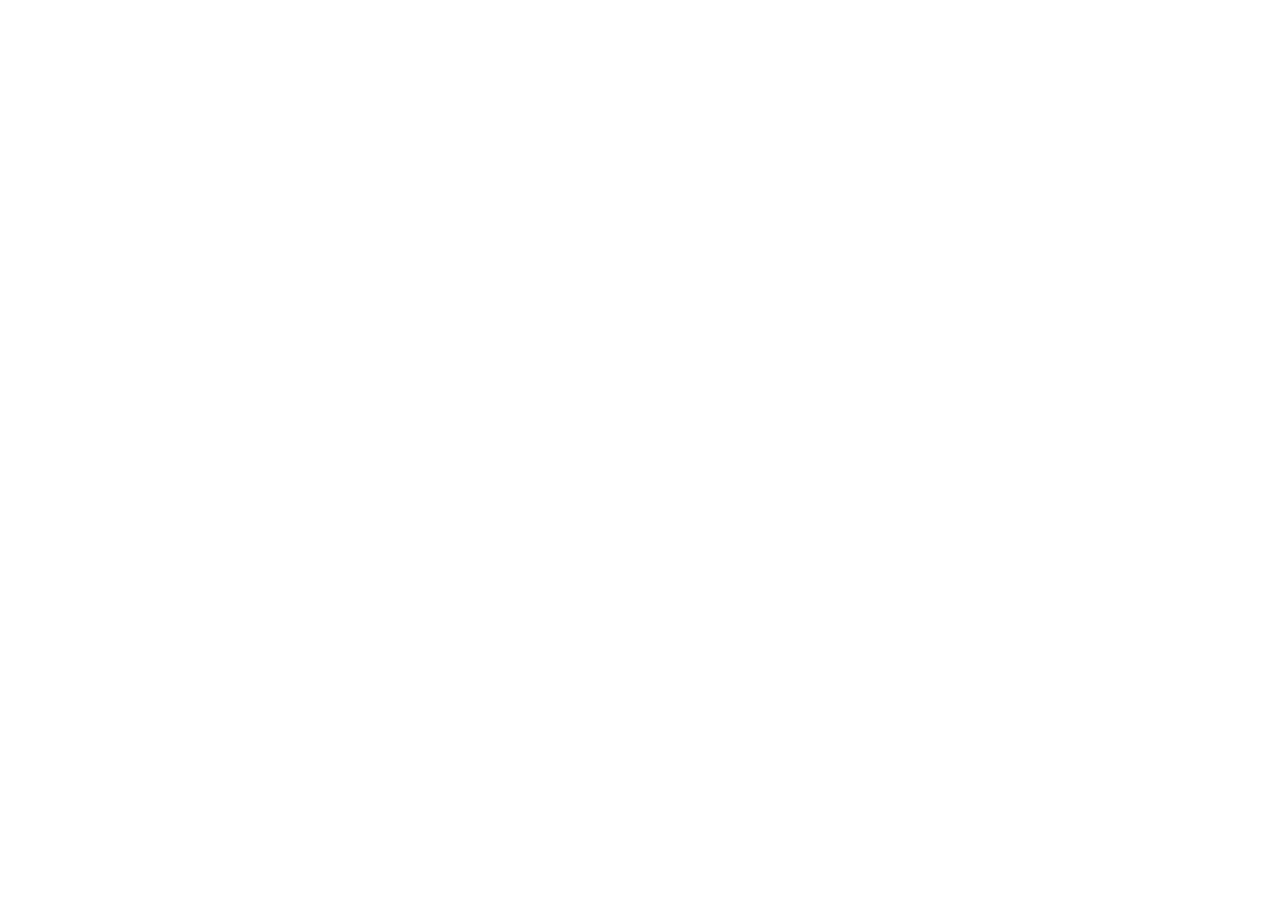
==== commit 6c1b418e: "changes in dist" ====
--- a/index.html
+++ b/index.html
@@ -14,7 +14,7 @@
     <meta name="format-detection" content="telephone=no" />
     <meta name="msapplication-tap-highlight" content="no" />
 
-    <link rel="shortcut icon" type="image/png" href="/favicon.png" />
+    <link rel="shortcut icon" type="image/png" href="favicon.png" />
 
     <!-- add to homescreen for ios -->
     <meta name="apple-mobile-web-app-capable" content="yes" />
